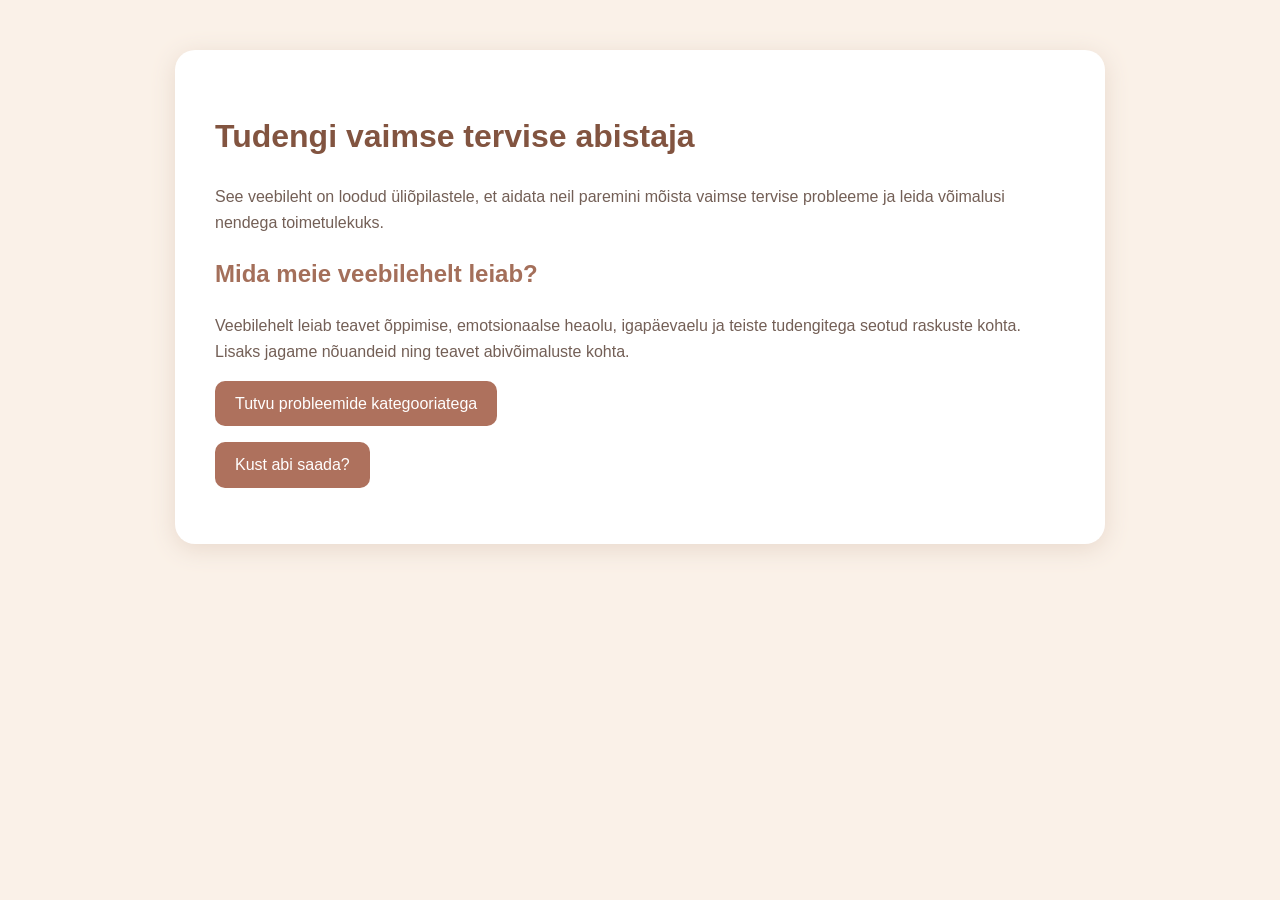
==== index.html @ 4870d61c "Lisa veebilehe HTML-failid ja CSS kujundus" ====
<!DOCTYPE html>
<html lang="et">
<head>
    <meta charset="UTF-8">
    <title>Tudengi vaimne tervis</title>
    <link rel="stylesheet" href="style.css">
</head>
<body>

<h1>Tudengi vaimse tervise abistaja</h1>

<p>
    See veebileht on loodud üliõpilastele, et aidata
    neil paremini mõista vaimse tervise probleeme
    ja leida võimalusi nendega toimetulekuks.
</p>

<h2>Mida meie veebilehelt leiab?</h2>

<p>
    Veebilehelt leiab teavet õppimise, emotsionaalse
    heaolu, igapäevaelu ja teiste tudengitega seotud
    raskuste kohta. Lisaks jagame nõuandeid ning
    teavet abivõimaluste kohta.
</p>

<p>
    <a href="probleemid.html">Tutvu probleemide kategooriatega</a>
</p>

<p>
    <a href="abi.html">Kust abi saada?</a>
</p>

</body>
</html>
---- style.css ----
html {
    background-color: #faf1e8;
}

body {
    background-color: #ffffff;
    font-family: Arial, sans-serif;
    color: #735f56;
    max-width: 850px;
    margin: 50px auto;
    padding: 40px;
    border-radius: 20px;
    box-shadow: 0 5px 25px #e8d8cc;
    line-height: 1.6;
}

h1 {
    color: #825440;
}

h2 {
    color: #a46f5a;
}

a {
    color: #a46f5a;
}

p a {
    display: inline-block;
    background-color: #ae715d;
    color: white;
    padding: 10px 20px;
    border-radius: 10px;
    text-decoration: none;
}

p a:hover {
    background-color: #825440;
}

@media (max-width: 700px) {
    body {
        margin: 15px;
        padding: 20px;
    }
}
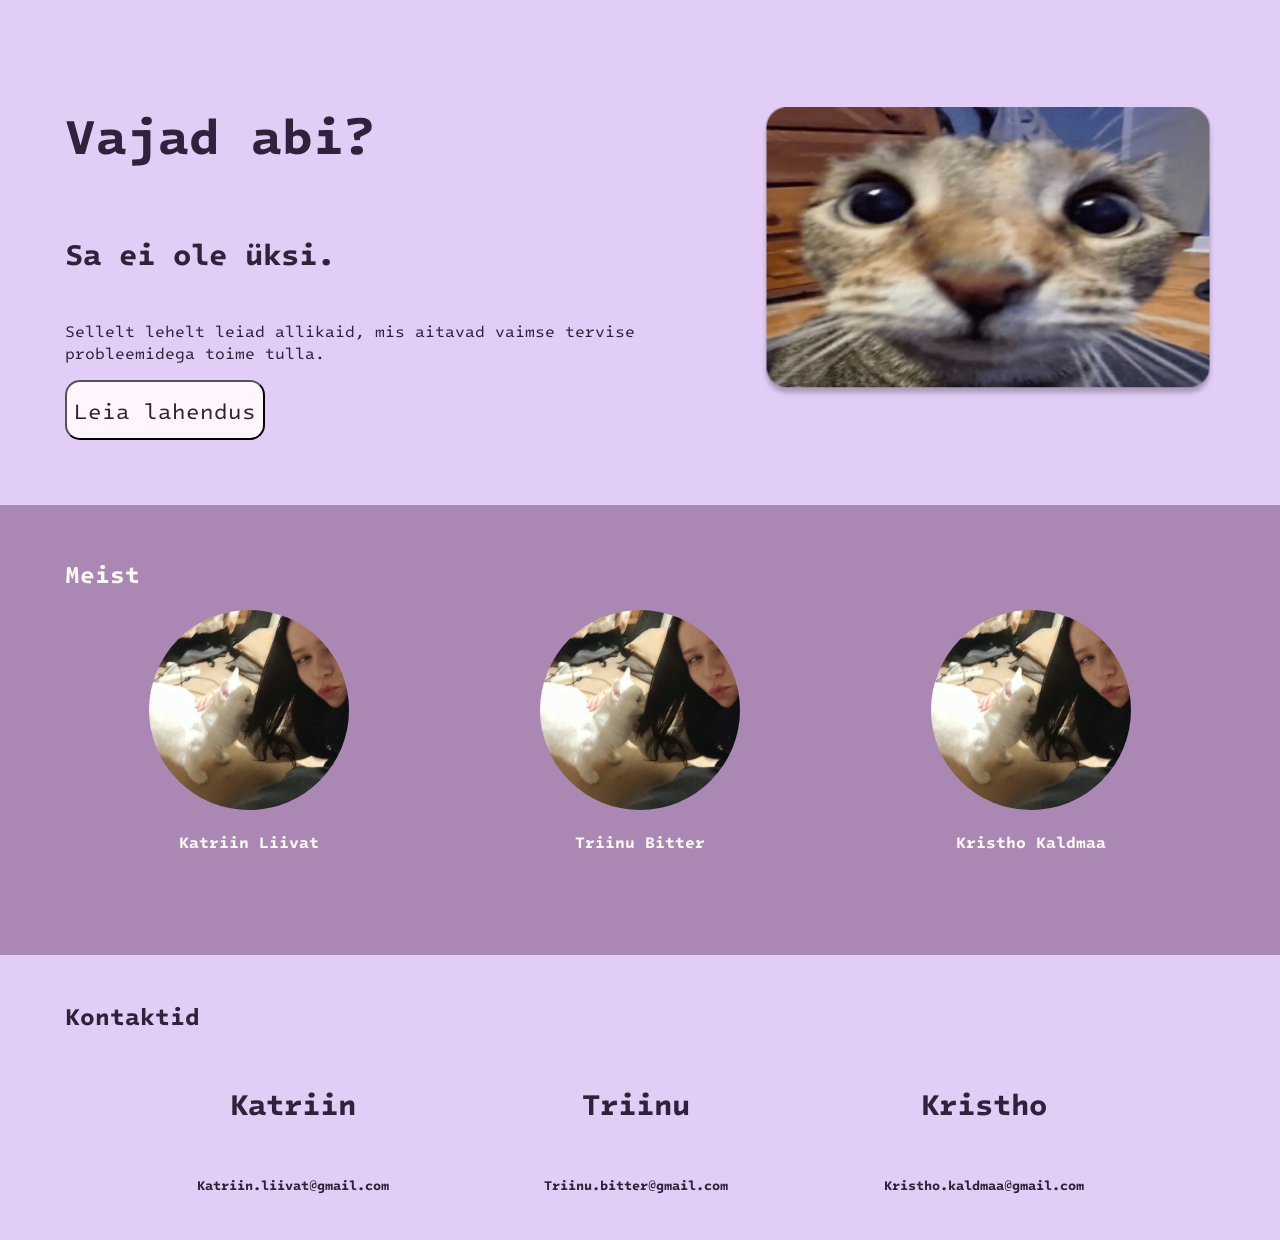
==== commit f6eef091: "lisasin avalehe backendi" ====
--- a/index.html
+++ b/index.html
@@ -1,4 +1,3 @@
-
 <!DOCTYPE html>
 <html lang="et">
 <head>
@@ -7,32 +6,56 @@
     <link rel="stylesheet" href="style.css">
 </head>
 <body>
+<div class="avaleht-bc">
+    <div class="hero">
+        <div class="hero-text">
+            <h1> Vajad abi? </h1>
+            <h3> Sa ei ole üksi. </h3>
+            <p> Sellelt lehelt leiad allikaid, mis aitavad vaimse tervise probleemidega toime tulla. </p>
+            <button class="lahendus"> Leia lahendus </button>
+        </div>
 
-<h1>Tudengi vaimse tervise abistaja</h1>
+        <div class="pic">
+            <img src="Frame 3.png" alt="ket">
+        </div>
+    </div>
 
-<p>
-    See veebileht on loodud üliõpilastele, et aidata
-    neil paremini mõista vaimse tervise probleeme
-    ja leida võimalusi nendega toimetulekuks.
-</p>
+    <div class="Meist">
+        <h2> Meist </h2>
+        <div class="row">
+            <div class="info">
+                <img src="kat_selfie.jpg" alt="Katriin with a cat" class="profile">
+                <h4> Katriin Liivat </h4>
+            </div>
+            <div class="info">
+                <img src="kat_selfie.jpg" alt="Triinu with a cat" class="profile">
+                <h4> Triinu Bitter </h4>
+            </div>
+            <div class="info">
+                <img src="kat_selfie.jpg" alt="Kristho with a cat" class="profile">
+                <h4> Kristho Kaldmaa </h4>
+            </div>
+        </div>
+    </div>
 
-<h2>Mida meie veebilehelt leiab?</h2>
-
-<p>
-    Veebilehelt leiab teavet õppimise, emotsionaalse
-    heaolu, igapäevaelu ja teiste tudengitega seotud
-    raskuste kohta. Lisaks jagame nõuandeid ning
-    teavet abivõimaluste kohta.
-</p>
-
-<p>
-    <a href="probleemid.html">Tutvu probleemide kategooriatega</a>
-</p>
-
-<p>
-    <a href="abi.html">Kust abi saada?</a>
-</p>
+    <section class="contacts">
+        <h2> Kontaktid </h2>
+        <div class="kontaktid">
+            <div class="kontakt">
+                <h3>Katriin</h3>
+                <h5>Katriin.liivat@gmail.com</h5>
+            </div>
+            <div class="kontakt">
+                <h3>Triinu</h3>
+                <h5>Triinu.bitter@gmail.com</h5>
+            </div>
+            <div class="kontakt">
+                <h3>Kristho</h3>
+                <h5>Kristho.kaldmaa@gmail.com</h5>
+            </div>
+        </div>
+    </section>
+</div>
 
 </body>
 </html>
-
--- a/style.css
+++ b/style.css
@@ -1,48 +1,145 @@
 
-html {
-    background-color: #faf1e8;
-}
-
-body {
-    background-color: #ffffff;
-    font-family: Arial, sans-serif;
-    color: #735f56;
-    max-width: 850px;
-    margin: 50px auto;
-    padding: 40px;
-    border-radius: 20px;
-    box-shadow: 0 5px 25px #e8d8cc;
-    line-height: 1.6;
-}
-
-h1 {
-    color: #825440;
-}
-
-h2 {
-    color: #a46f5a;
-}
-
-a {
-    color: #a46f5a;
-}
-
-p a {
-    display: inline-block;
-    background-color: #ae715d;
-    color: white;
-    padding: 10px 20px;
-    border-radius: 10px;
-    text-decoration: none;
-}
+@import url('https://fonts.googleapis.com/css2?family=Intel+One+Mono:ital,wght@0,300..700;1,300..700&family=Redaction+10:ital,wght@0,400;0,700;1,400&display=swap');
 
 p a:hover {
     background-color: #825440;
 }
 
+body {
+    font-family: 'Intel One Mono', sans-serif;
+    background-color: #E1CDF6;
+    color: #33213B;
+    margin: 0;
+}
+
+.avaleht-bc {
+    width: 100%;
+}
+
+.hero {
+    display: flex;
+    flex-direction: row;
+    align-items: center;
+    justify-content: space-around;
+    gap: 32px;
+    padding: 65px;
+}
+
+h1 {
+    font-family: 'Intel One Mono', sans-serif;
+    font-size: 50px;
+}
+
+h3 {
+    font-family: 'Intel One Mono', sans-serif;
+    font-size: 30px;
+}
+
+.hero-text {
+    display: flex;
+    flex-direction: column;
+    justify-content: flex-start;
+}
+
+.lahendus {
+    background-color: #FFF5FD;
+    color: #33213B;
+    border: 2px solid transparent #33213B;
+    font-size: 22px;
+    font-family: 'Intel One Mono', sans-serif;
+    border-radius: 15px;
+    height: 60px;
+    width: 200px;
+    cursor: pointer;
+    transition: background-color 0.2s ease;
+}
+
+.lahendus:hover {
+    background-color: #AB88B4;
+}
+
+.pic {
+    display: flex;
+    justify-content: center;
+    align-items: center;
+    width: min(600px, 50%);
+}
+
+.pic img {
+    display: block;
+    width: 100%;
+    height: auto;
+    border-radius: 15px;
+}
+
+.Meist {
+    background-color: #AB88B4;
+    color: #f9f9ef;
+    width: 100%;
+    height: 450px;
+    box-sizing: border-box;
+    padding: 32px 65px;
+}
+
+.profile {
+    border-radius: 100px;
+    height: 200px;
+    width: 200px;
+    object-fit: cover;
+}
+
+.row {
+    display: flex;
+    flex-direction: row;
+    justify-content: space-around;
+    gap: 24px;
+}
+
+.info {
+    display: flex;
+    flex-direction: column;
+    align-items: center;
+}
+
+.contacts {
+    padding: 24px 65px;
+}
+
+.kontaktid {
+    display: flex;
+    flex-direction: row;
+    justify-content: space-evenly;
+    gap: 24px;
+}
+
+.kontakt {
+    display: flex;
+    flex-direction: column;
+    align-items: center;
+}
+
 @media (max-width: 700px) {
-    body {
-        margin: 15px;
-        padding: 20px;
+    .hero {
+        flex-direction: column;
+        gap: 24px;
+        padding: 32px 20px;
     }
-}
+
+    .pic {
+        width: 100%;
+    }
+
+    .Meist,
+    .contacts {
+        padding-right: 20px;
+        padding-left: 20px;
+    }
+
+    .row {
+        flex-wrap: wrap;
+    }
+
+    .kontaktid {
+        flex-wrap: wrap;
+    }
+}
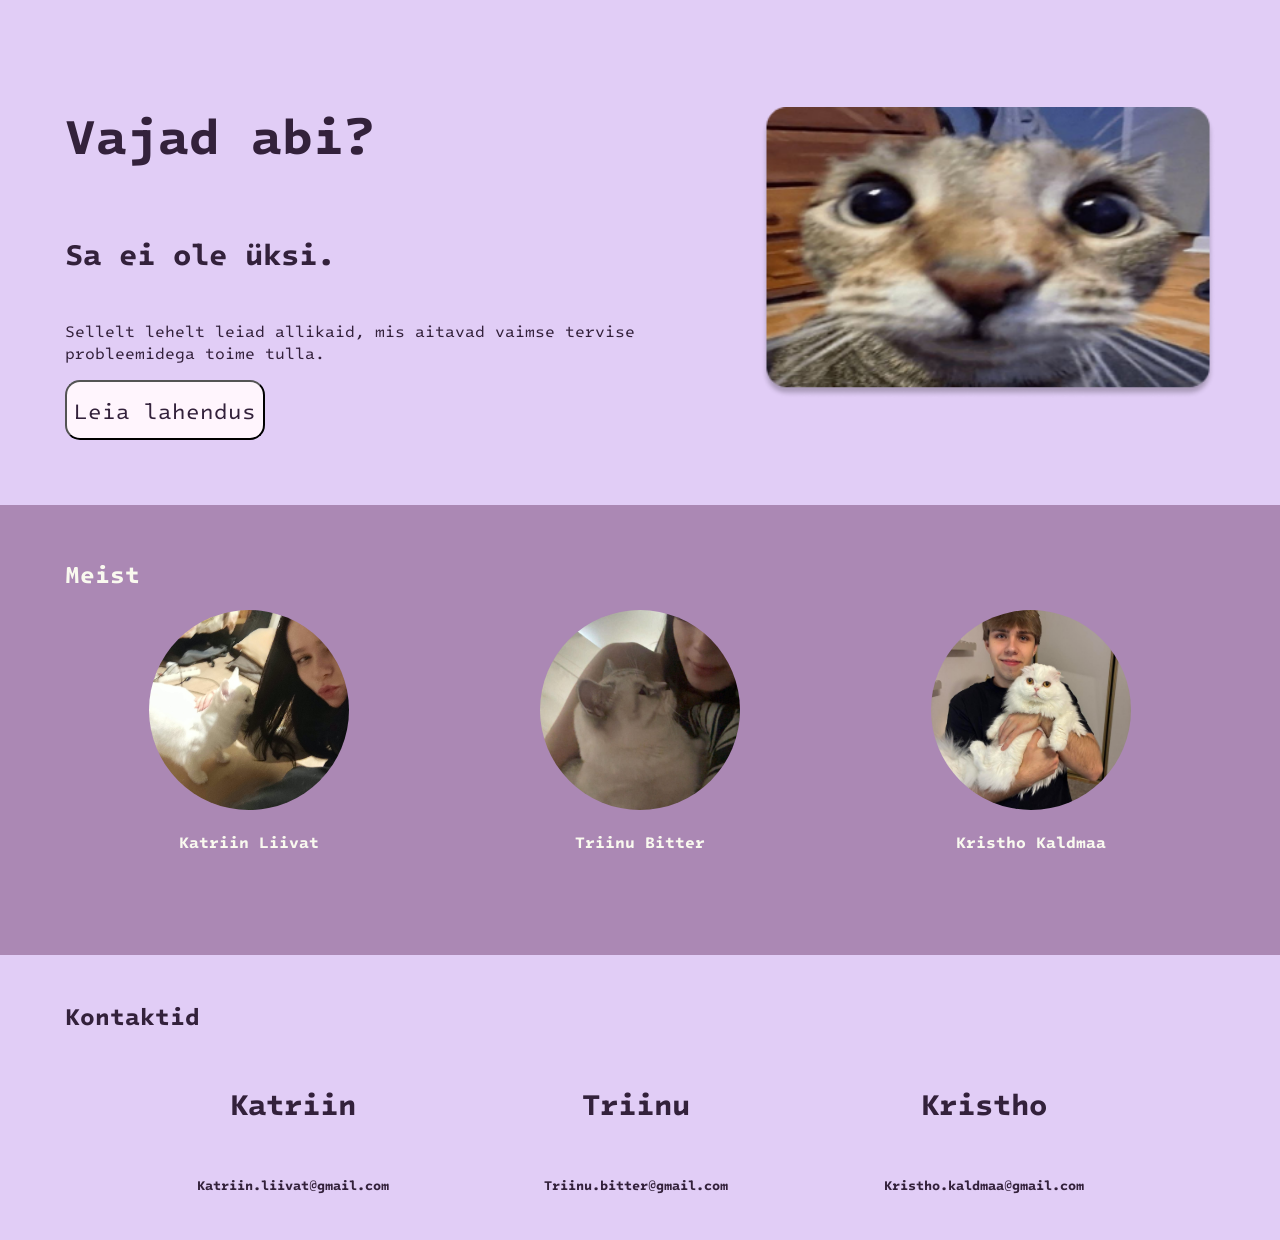
==== commit 1355dc19: "alamlehed" ====
--- a/index.html
+++ b/index.html
@@ -12,7 +12,7 @@
             <h1> Vajad abi? </h1>
             <h3> Sa ei ole üksi. </h3>
             <p> Sellelt lehelt leiad allikaid, mis aitavad vaimse tervise probleemidega toime tulla. </p>
-            <button class="lahendus"> Leia lahendus </button>
+            <button class="lahendus" onclick="window.location.href='probleemid.html'"> Leia lahendus </button>
         </div>
 
         <div class="pic">
@@ -28,11 +28,11 @@
                 <h4> Katriin Liivat </h4>
             </div>
             <div class="info">
-                <img src="kat_selfie.jpg" alt="Triinu with a cat" class="profile">
+                <img src="triinu.jpg" alt="Triinu with a cat" class="profile">
                 <h4> Triinu Bitter </h4>
             </div>
             <div class="info">
-                <img src="kat_selfie.jpg" alt="Kristho with a cat" class="profile">
+                <img src="kristho.jpg" alt="Kristho with a cat" class="profile">
                 <h4> Kristho Kaldmaa </h4>
             </div>
         </div>
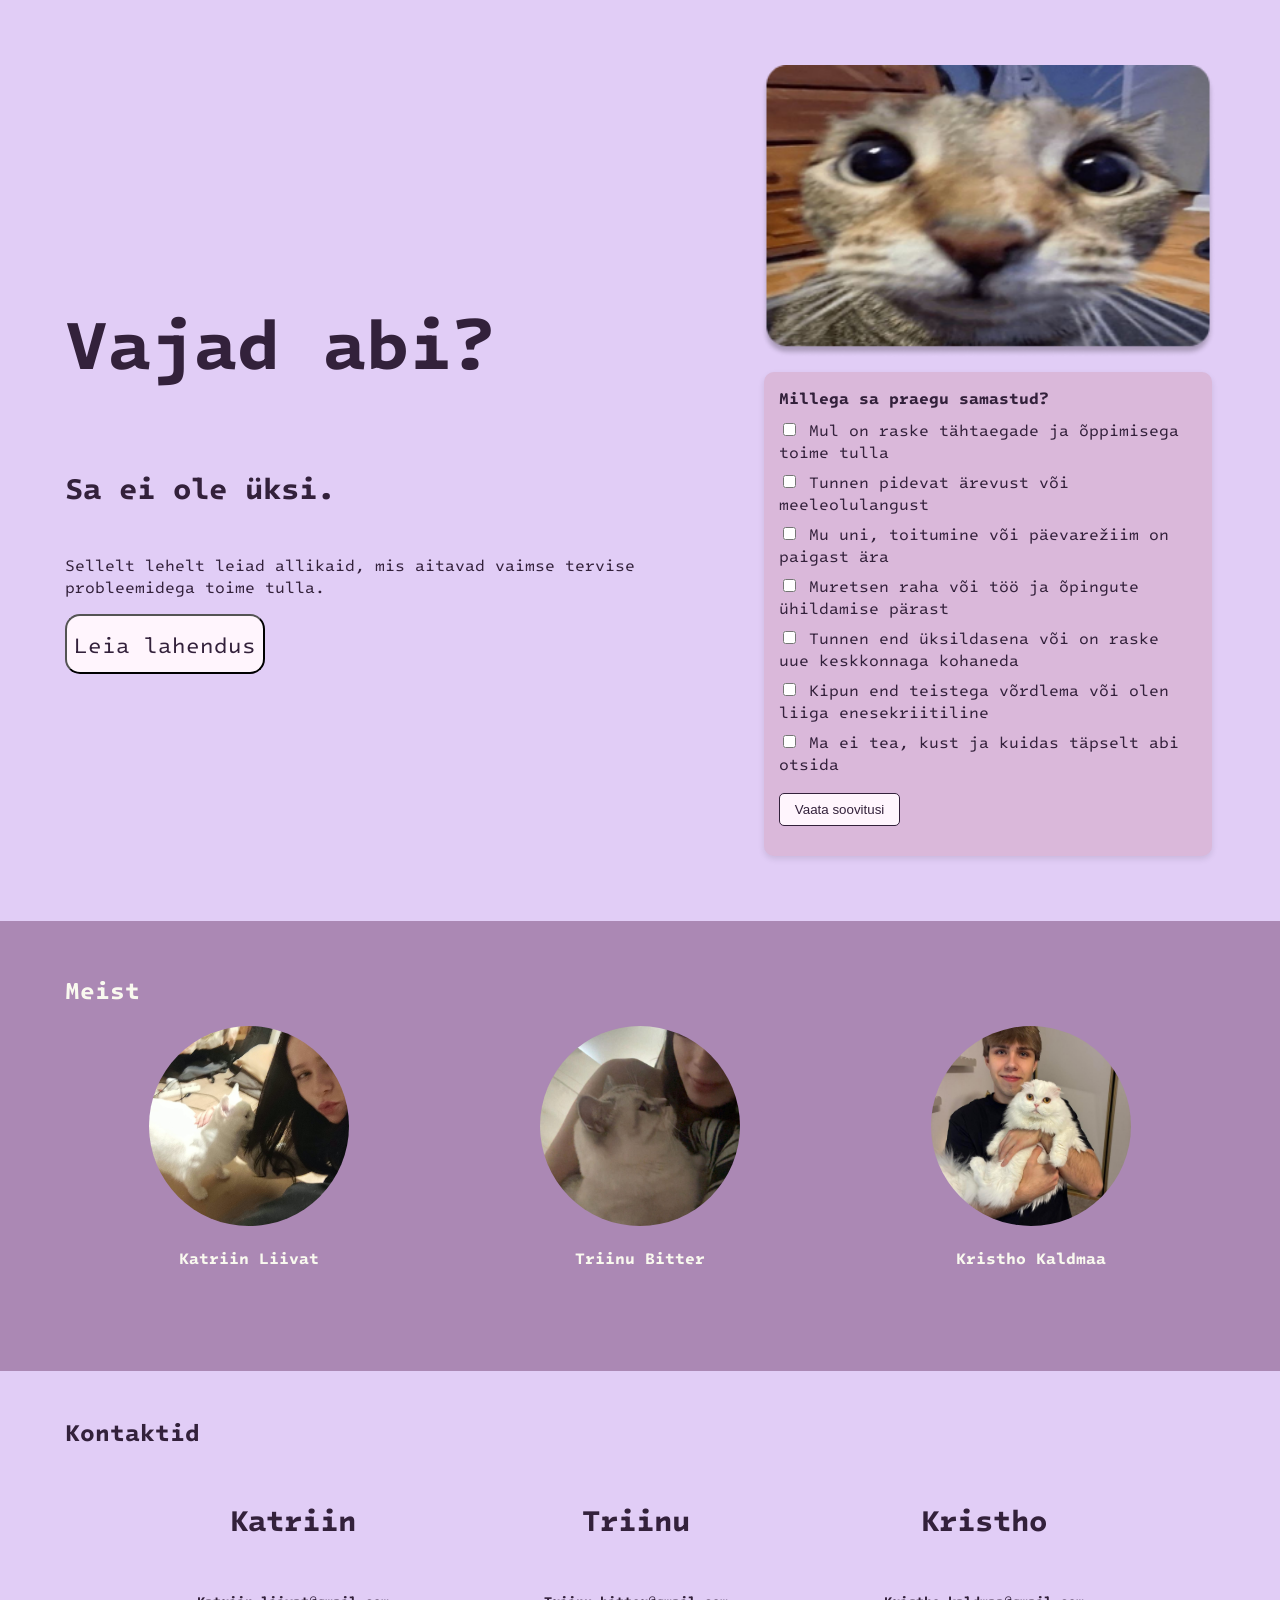
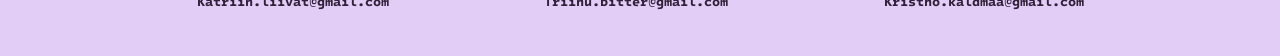
==== commit b26236b2: "katriini alamlehed ja js quiz" ====
--- a/index.html
+++ b/index.html
@@ -17,6 +17,22 @@
 
         <div class="pic">
             <img src="Frame 3.png" alt="ket">
+            <div class="quiz-box">
+                <h4>Millega sa praegu samastud?</h4>
+                <form id="mental-health-quiz">
+                    <label><input type="checkbox" name="problem" value="akadeemiline"> Mul on raske tähtaegade ja õppimisega toime tulla</label><br>
+                    <label><input type="checkbox" name="problem" value="emotsionaalne"> Tunnen pidevat ärevust või meeleolulangust</label><br>
+                    <label><input type="checkbox" name="problem" value="eluviis"> Mu uni, toitumine või päevarežiim on paigast ära</label><br>
+                    <label><input type="checkbox" name="problem" value="raha"> Muretsen raha või töö ja õpingute ühildamise pärast</label><br>
+                    <label><input type="checkbox" name="problem" value="sotsiaalne"> Tunnen end üksildasena või on raske uue keskkonnaga kohaneda</label><br>
+                    <label><input type="checkbox" name="problem" value="enesehinnang"> Kipun end teistega võrdlema või olen liiga enesekriitiline</label><br>
+                    <label><input type="checkbox" name="problem" value="abi"> Ma ei tea, kust ja kuidas täpselt abi otsida</label><br>
+                    
+                    <button type="button" onclick="kuvaSoovitused()">Vaata soovitusi</button>
+                </form>
+                <div id="quiz-tulemus" class="tulemus-kast"></div>
+                <script src="quiz.js"></script> 
+            </div>
         </div>
     </div>
 
--- a/style.css
+++ b/style.css
@@ -27,7 +27,7 @@
 
 h1 {
     font-family: 'Intel One Mono', sans-serif;
-    font-size: 50px;
+    font-size: 70px;
 }
 
 h3 {
@@ -63,6 +63,7 @@
     justify-content: center;
     align-items: center;
     width: min(600px, 50%);
+    flex-direction: column;
 }
 
 .pic img {
@@ -142,4 +143,53 @@
     .kontaktid {
         flex-wrap: wrap;
     }
+}
+
+.quiz-box {
+    margin-top: 15px;
+    padding: 15px;
+    width: min(600px, 92%);
+    background-color: #dab8da; 
+    border-radius: 10px;
+    text-align: left;
+    box-shadow: 0 3px 6px rgba(0,0,0,0.1);
+    display: flex;
+    flex-direction: column;
+}
+
+.quiz-box h4 {
+    margin-top: 0;
+    margin-bottom: 10px;
+}
+
+.quiz-box label {
+    display: inline-block;
+    margin-bottom: 8px;
+    cursor: pointer;
+}
+
+.quiz-box button {
+    margin-top: 10px;
+    padding: 8px 15px;
+    cursor: pointer;
+    border: none;
+    border-radius: 5px;
+    background-color: #FFF5FD;
+    border: 1px solid #33213B;
+    transition: background-color 0.2s ease;
+    color: #33213B;
+}
+
+.quiz-box button:hover {
+    background-color: #AB88B4;
+}
+
+.tulemus-kast {
+    margin-top: 15px;
+    font-size: 0.95em;
+}
+
+.tulemus-kast ul {
+    padding-left: 20px;
+    margin-top: 5px;
 }
